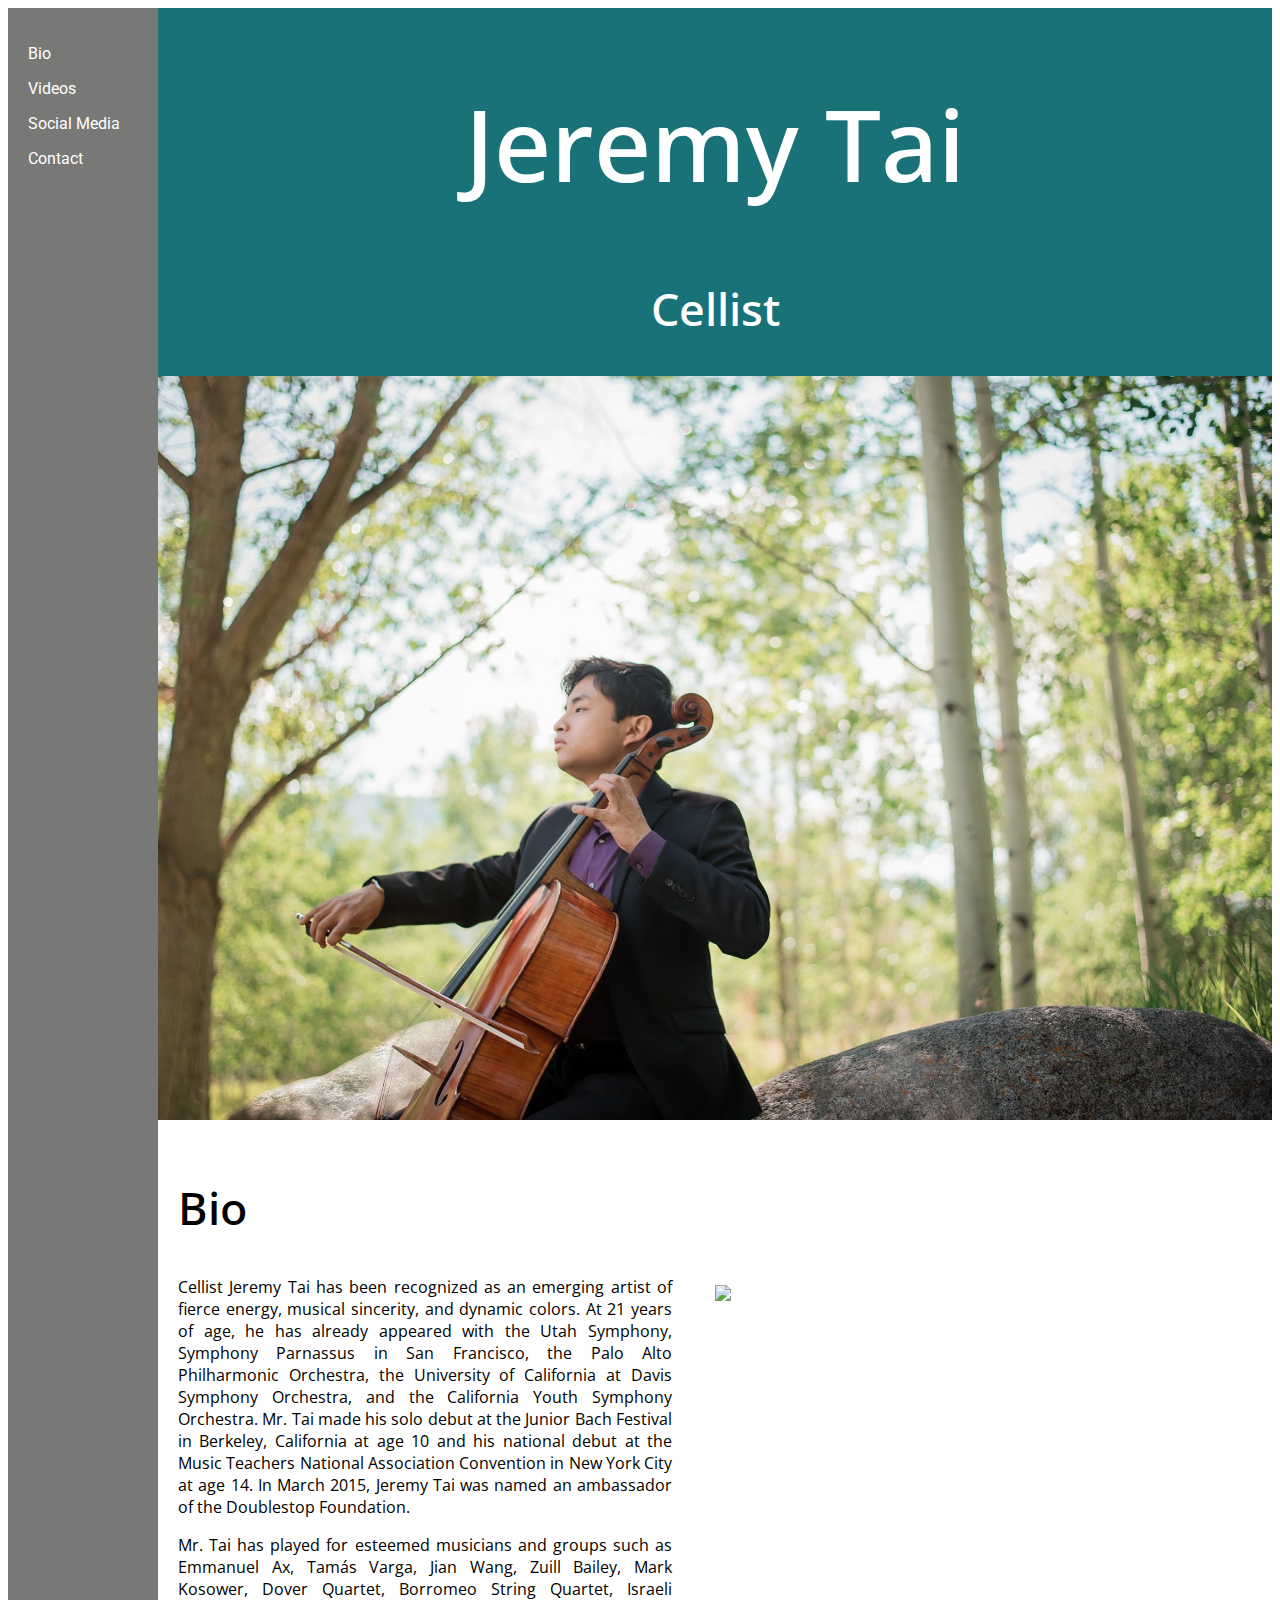
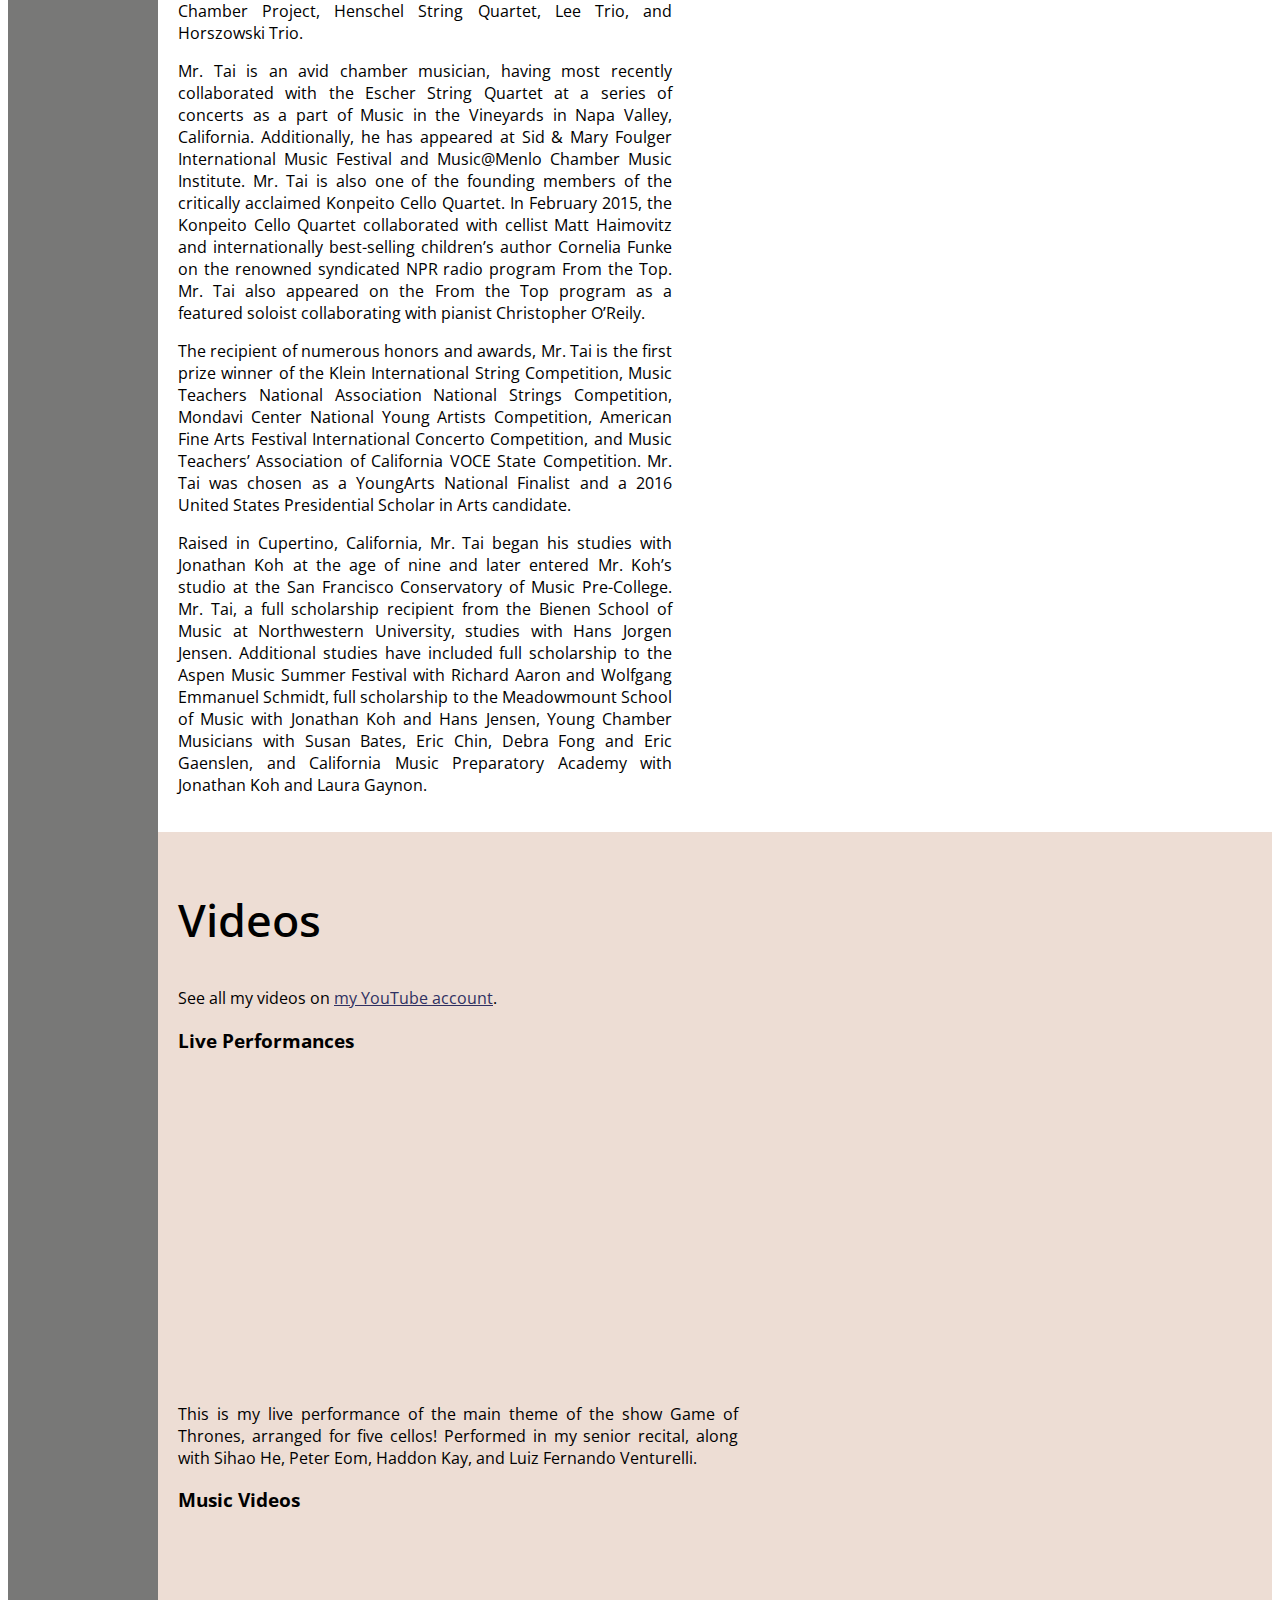
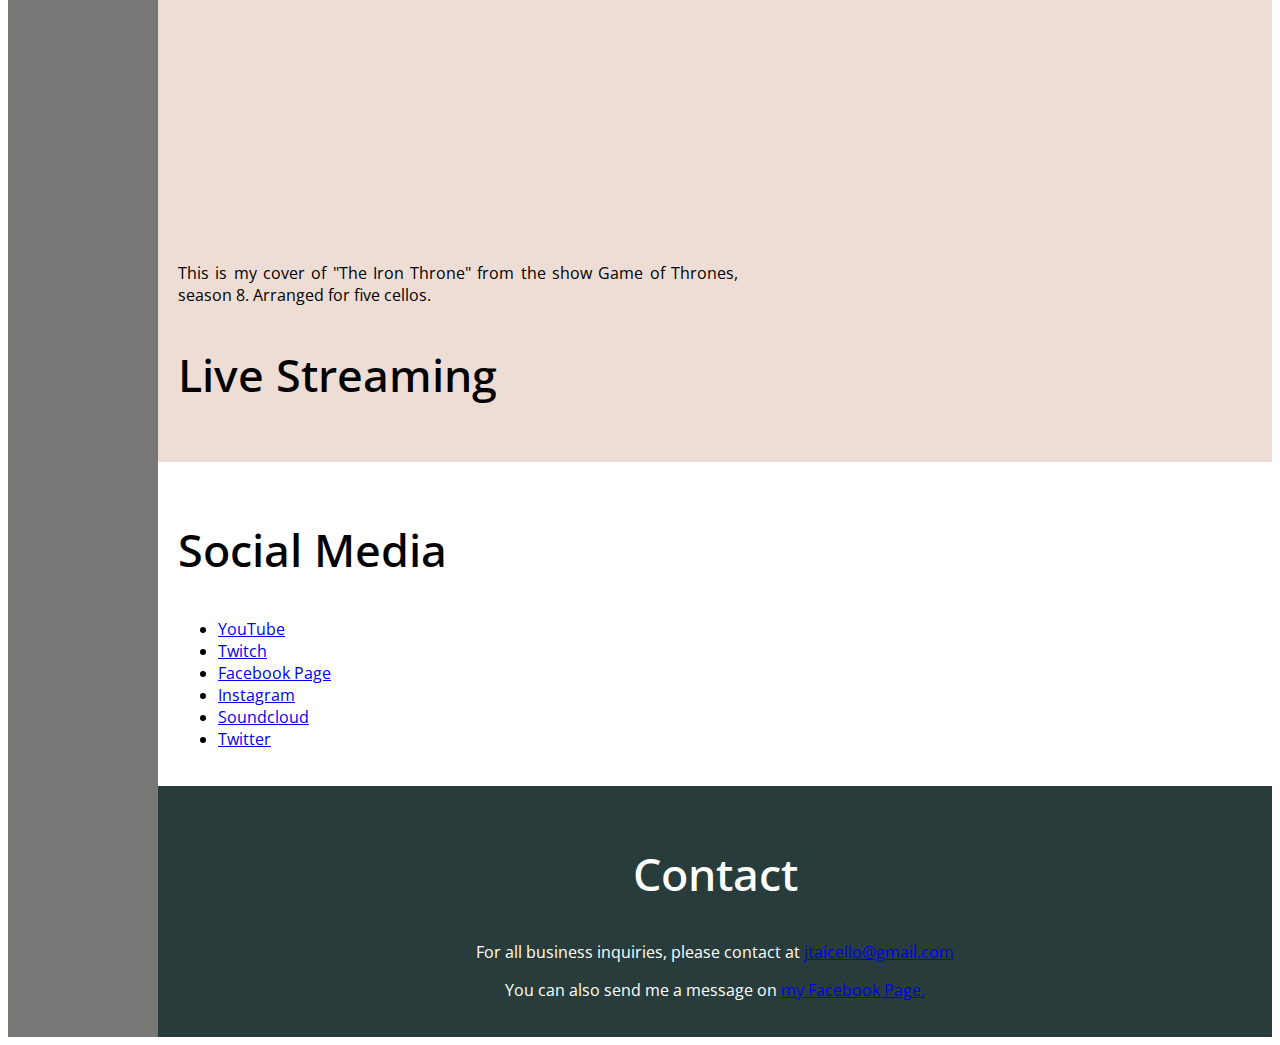
==== finalproject/index.html @ ba9b0eb3 "checking in with my final project folder" ====
<html lang="en">
  <head>
    <meta charset="UTF-8">
    <meta name="viewport" content="width=device-width, initial-scale=1.0">
    <title>Jeremy Tai, cellist</title>
    <link href="https://fonts.googleapis.com/css2?family=Open+Sans+Condensed:wght@300&family=Quicksand&family=Roboto&display=swap" rel="stylesheet">
    <link rel="stylesheet" href="css/style.css">
  </head>
  <body>
    <aside id="sidebar">
        <p>
            Bio
        </p>
        <p>
            Videos
        </p>
        <p>
            Social Media
        </p>
        <p>
            Contact
        </p>
    </aside>
    <main>
      <header>
        <h1>Jeremy Tai</h1>
        <h2>Cellist</h2>
        <img src="images/Jeremy playing shot from aspen compressed.jpg">
      </header>

      <section class="aboutme">
        <div class="content-wrap divider">
          <h2>Bio</h2>
          <p>Cellist Jeremy Tai has been recognized as an emerging artist of fierce energy, musical sincerity, and dynamic colors. At 21 years of age, he has already appeared with the Utah Symphony, Symphony Parnassus in San Francisco, the Palo Alto Philharmonic Orchestra, the University of California at Davis Symphony Orchestra, and the California Youth Symphony Orchestra. Mr. Tai made his solo debut at the Junior Bach Festival in Berkeley, California at age 10 and his national debut at the Music Teachers National Association Convention in New York City at age 14. In March 2015, Jeremy Tai was named an ambassador of the Doublestop Foundation.</p>
          <p>Mr. Tai has played for esteemed musicians and groups such as Emmanuel Ax, Tamás Varga, Jian Wang, Zuill Bailey, Mark Kosower, Dover Quartet, Borromeo String Quartet, Israeli Chamber Project, Henschel String Quartet, Lee Trio, and Horszowski Trio.</p>
          <p>Mr. Tai is an avid chamber musician, having most recently collaborated with the Escher String Quartet at a series of concerts as a part of Music in the Vineyards in Napa Valley, California. Additionally, he has appeared at Sid & Mary Foulger International Music Festival and Music@Menlo Chamber Music Institute. Mr. Tai is also one of the founding members of the critically acclaimed Konpeito Cello Quartet. In February 2015, the Konpeito Cello Quartet collaborated with cellist Matt Haimovitz and internationally best-selling children’s author Cornelia Funke on the renowned syndicated NPR radio program From the Top.  Mr. Tai also appeared on the From the Top program as a featured soloist collaborating with pianist Christopher O’Reily.</p>
          <p>The recipient of numerous honors and awards, Mr. Tai is the first prize winner of the Klein International String Competition, Music Teachers National Association National Strings Competition, Mondavi Center National Young Artists Competition, American Fine Arts Festival International Concerto Competition, and Music Teachers’ Association of California VOCE State Competition. Mr. Tai was chosen as a YoungArts National Finalist and a 2016 United States Presidential Scholar in Arts candidate.</p>
          <p>Raised in Cupertino, California, Mr. Tai began his studies with Jonathan Koh at the age of nine and later entered Mr. Koh’s studio at the San Francisco Conservatory of Music Pre-College. Mr. Tai, a full scholarship recipient from the Bienen School of Music at Northwestern University, studies with Hans Jorgen Jensen. Additional studies have included full scholarship to the Aspen Music Summer Festival with Richard Aaron and Wolfgang Emmanuel Schmidt, full scholarship to the Meadowmount School of Music with Jonathan Koh and Hans Jensen, Young Chamber Musicians with Susan Bates, Eric Chin, Debra Fong and Eric Gaenslen, and California Music Preparatory Academy with Jonathan Koh and Laura Gaynon.</p>
        </div>
        <img src="images/Jeremy-Tai_Carlin-Ma_9675 final-min(1).png">
      </section>

      <section class="myvideos">
        <div class="content-wrap item-details divider">
          <h2>Videos</h2>
          <p>See all my videos on <a href="https://www.youtube.com/channel/UCjaOSK30PsmjyBCcIrCecQQ?">my YouTube account</a>.</p>

          <section class="liveperformances">
            <h3>Live Performances</h3>
            <div class="video">
              <iframe width="560" height="315" src="https://www.youtube.com/embed/PsIAxjjCUHs" frameborder="0" allow="accelerometer; autoplay; encrypted-media; gyroscope; picture-in-picture" allowfullscreen></iframe>
            </div>
            <div class="video summary">
              <p>This is my live performance of the main theme of the show Game of Thrones, arranged for five cellos! Performed in my senior recital, along with Sihao He, Peter Eom, Haddon Kay, and Luiz Fernando Venturelli.</p>
            </div>
          </section>

          <section class="covers">
            <h3>Music Videos</h3>
            <div class="video">
              <iframe width="560" height="315" src="https://www.youtube.com/embed/vrITgZXwjBc" frameborder="0" allow="accelerometer; autoplay; encrypted-media; gyroscope; picture-in-picture" allowfullscreen></iframe>
            </div>
            <div class="video summary">
              <p>This is my cover of "The Iron Throne" from the show Game of Thrones, season 8. Arranged for five cellos.</p>
            </div>
          </section>

      <section>
        <div id="twitch-embed">
          <h2>Live Streaming</h2>
          <script src="https://embed.twitch.tv/embed/v1.js"></script>
          <script type="text/javascript">
            new Twitch.Embed("twitch-embed", {
              width: 854,
              height: 480,
              channel: "jtaicello",
            });
        </script>
      </section>
    </section>

      <section class="socialmedia">
        <div class="content-wrap item-details">
          <h2>Social Media</h2>
            <ul>
              <li><a href="https://www.youtube.com/channel/UCjaOSK30PsmjyBCcIrCecQQ?">YouTube</a></li>
              <li><a href="https://www.twitch.tv/jtaicello/">Twitch</a></li>
              <li><a href="https://www.facebook.com/JeremyTaiCELLO/">Facebook Page</a></li>
              <li><a href="https://www.instagram.com/jtaicello/">Instagram</a></li>
              <li><a href="https://soundcloud.com/jet-awesome">Soundcloud</a></li>
              <li><a href="https://twitter.com/jtaicello">Twitter</a></li>
            </ul>
        </div>
      </section>

      <footer>
        <div class="content-wrap">
          <h2>Contact</h2>
            <p>For all business inquiries, please contact at <a href="mailto:jtaicello@gmail.com">jtaicello@gmail.com</a></p>
            <p>You can also send me a message on <a href="https://www.facebook.com/JeremyTaiCELLO/">my Facebook Page.</a></p>
        </div>
      </footer>
    </main>
  </body>
</html>
---- finalproject/css/style.css ----
/*
COLOR PALETTE
https://coolors.co/283d3b-197278-edddd4-c44536-772e25
#283D3B - Outer space crayola
#197278 - Skobeloff
#EDDDD4 - Champagne pink
#c44536 - Golden Gate Bridge
#772e25 - Liver
*/
html {
  box-sizing: border-box;
}
body {
  display: grid;
  grid-template-columns: 150px auto;
  grid-template-rows: auto;
  grid-template-areas:
     "sidebar main"
}
aside {
  grid-area: sidebar;
  background-color: #787877;
  color: #ffffff;
  font-family: 'Roboto', sans-serif;
  padding: 20px;
}
main {
  grid-area: main;
  font-family: 'Open Sans Condensed', sans-serif;
}

h1 {
  font-size: 100px;
  /* line-height: 0; */
}
h2 {
  font-size: 45px;
}
h1, h2 {
  font-weight: 550;
}

/* Profile
------------------------------------*/
header {
  background-color: #197278;
  color: white;
  text-align: center;
  overflow: hidden;
  /* border: black;
  border-style: solid; */
}
img {
  max-width: 100%;
  height: auto;
}

.aboutme {
  padding: 20px;
  display: grid;
  text-align: justify;
  grid-template-columns: 46% 4% 50%;
  grid-template-rows: auto;
  grid-template-areas:
     "bio blank headshot"
}
.aboutme img {
  grid-area: headshot;
  margin-top: 145px;
}

/* Projects
------------------------------------*/
.myvideos {
  background: #EDDDD4;
  padding: 20px;
}
.myvideos p {
  width: 560px;
  text-align: justify;
}
.myvideos a {
  color: #2F3061;
}
.myvideos {
  overflow: hidden;
}


/* Work Experience
------------------------------------*/
.socialmedia {
  /* background-color: white; */
  /* color: #EDDDD4; */
  padding: 20px;
}
.socialmedia h2 {
  text-align: left;
}
.socialmedia h3 {
}
.socialmedia {
  text-align: justify;
}


/* Contact Info
------------------------------------*/
footer {
  padding: 20px;
  background: #283D3B;
  color: white;
  text-align: center;
  line-height: normal;
}
/* footer, a:link {
  color: white;
} */


/* Responsive
------------------------------------*/
@media screen and (max-width:750px){
  body {
    display: grid;
    grid-template-columns: auto;
    grid-template-rows: auto;
    grid-template-areas:
       "main"
  }
  aside {
    visibility: hidden;
  }
}



/* @media screen and (max-width:750px){

} */
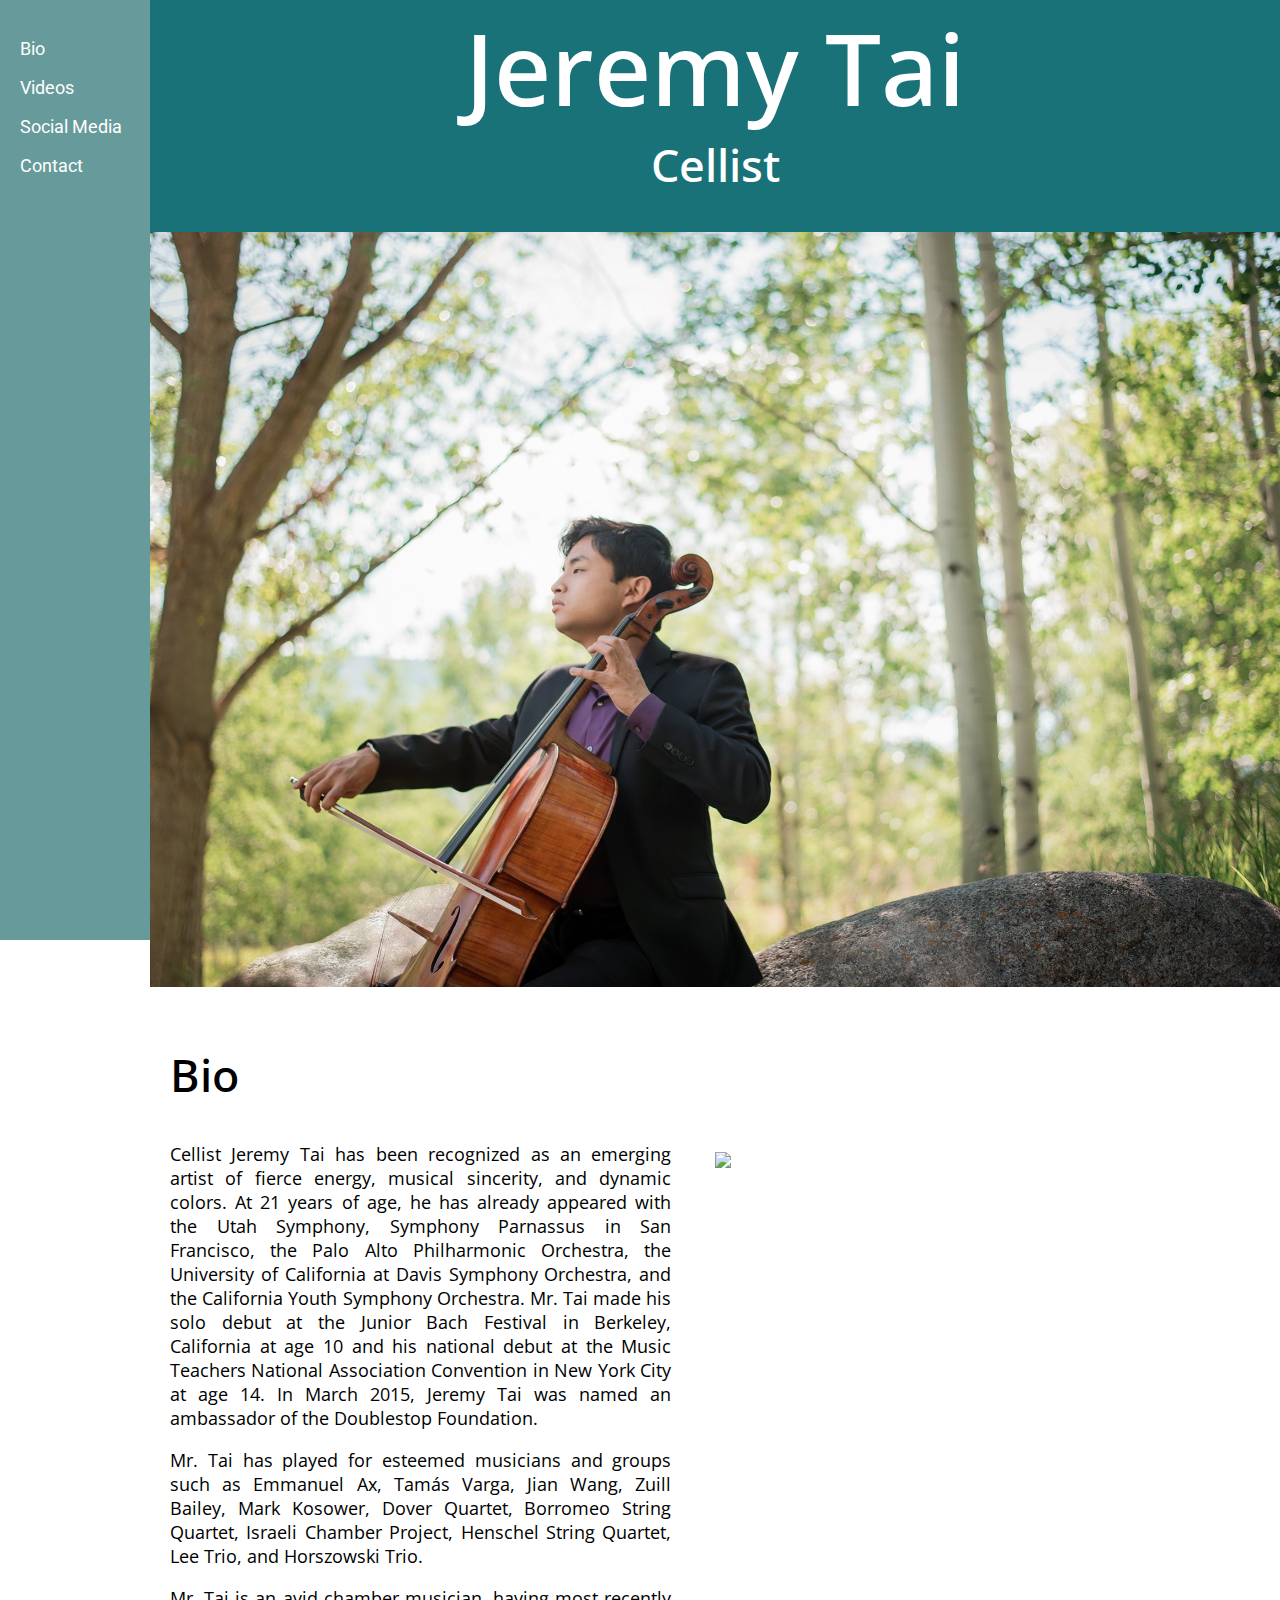
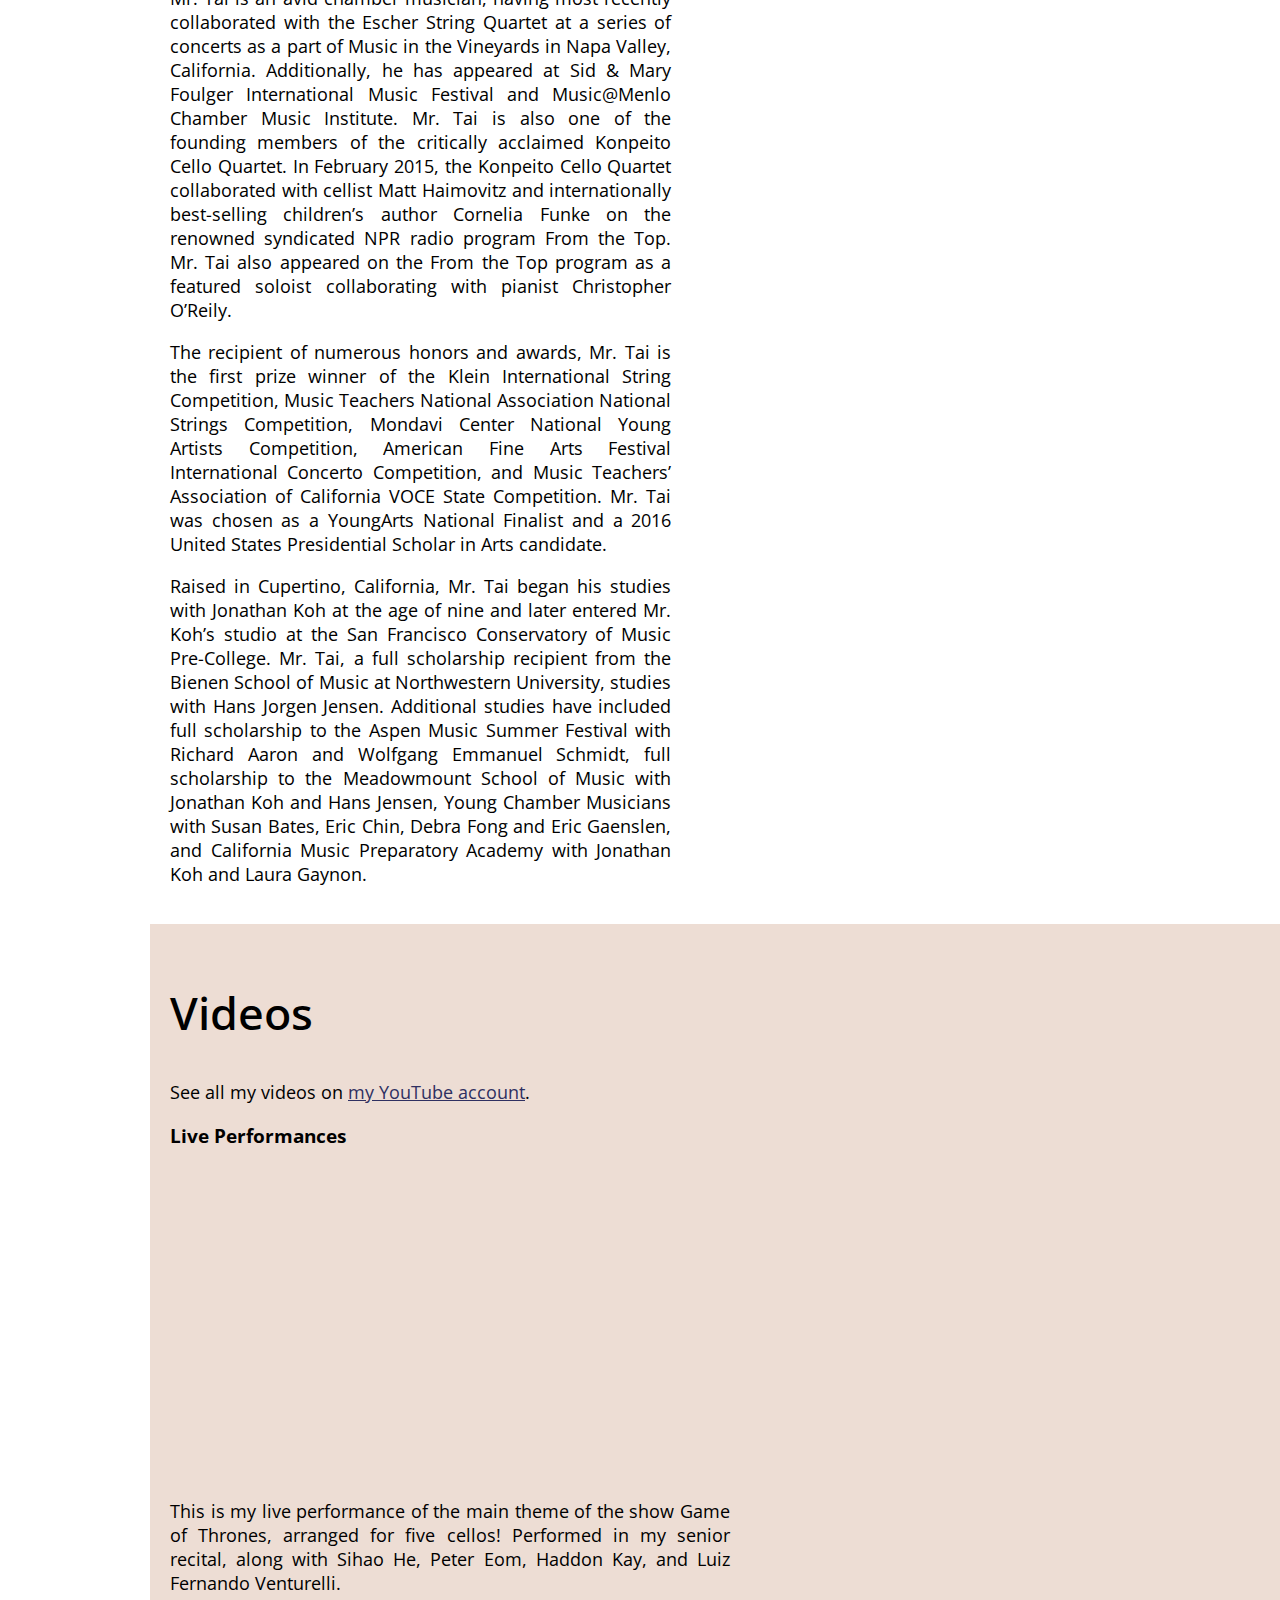
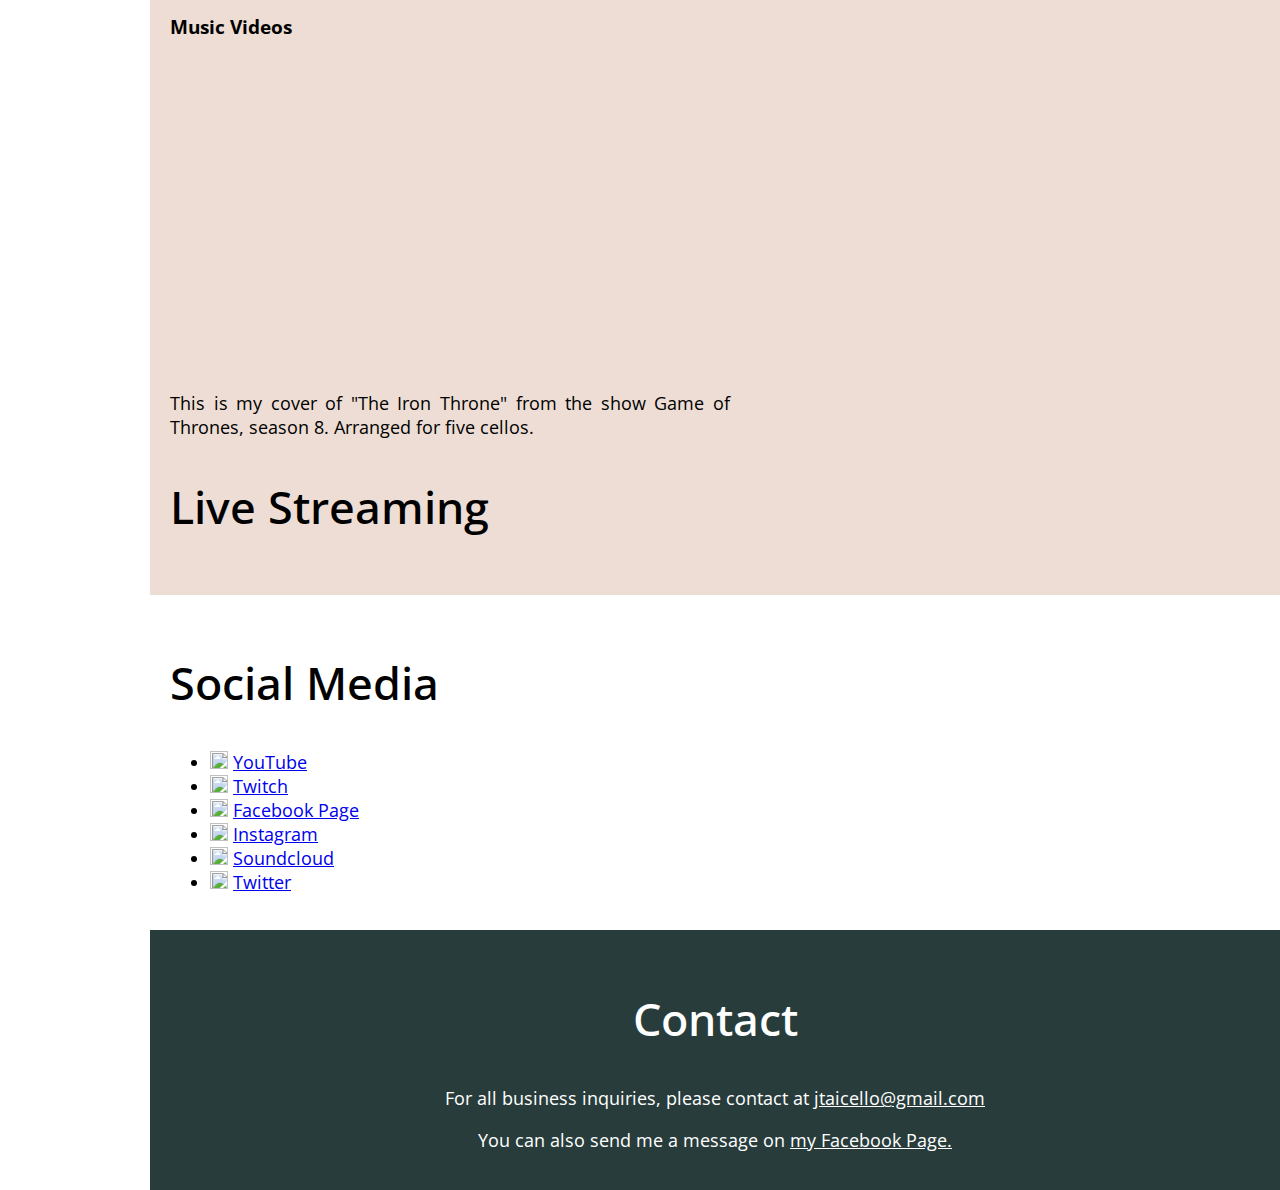
==== commit f5deef51: "Checking in with my close to final version of the site" ====
--- a/finalproject/index.html
+++ b/finalproject/index.html
@@ -5,19 +5,20 @@
     <title>Jeremy Tai, cellist</title>
     <link href="https://fonts.googleapis.com/css2?family=Open+Sans+Condensed:wght@300&family=Quicksand&family=Roboto&display=swap" rel="stylesheet">
     <link rel="stylesheet" href="css/style.css">
+    <script src="https://ajax.googleapis.com/ajax/libs/jquery/3.5.1/jquery.min.js"></script>
   </head>
   <body>
     <aside id="sidebar">
-        <p>
+        <p id="side_bio">
             Bio
         </p>
-        <p>
+        <p id="side_video">
             Videos
         </p>
-        <p>
+        <p id="side_social">
             Social Media
         </p>
-        <p>
+        <p id="side_contact">
             Contact
         </p>
     </aside>
@@ -83,23 +84,30 @@
         <div class="content-wrap item-details">
           <h2>Social Media</h2>
             <ul>
-              <li><a href="https://www.youtube.com/channel/UCjaOSK30PsmjyBCcIrCecQQ?">YouTube</a></li>
-              <li><a href="https://www.twitch.tv/jtaicello/">Twitch</a></li>
-              <li><a href="https://www.facebook.com/JeremyTaiCELLO/">Facebook Page</a></li>
-              <li><a href="https://www.instagram.com/jtaicello/">Instagram</a></li>
-              <li><a href="https://soundcloud.com/jet-awesome">Soundcloud</a></li>
-              <li><a href="https://twitter.com/jtaicello">Twitter</a></li>
+              <li><img src="https://cdn1.iconfinder.com/data/icons/logotypes/32/youtube-512.png">
+                <a href="https://www.youtube.com/channel/UCjaOSK30PsmjyBCcIrCecQQ?">YouTube</a></li>
+              <li><img src="https://cdn0.iconfinder.com/data/icons/social-network-9/50/16-512.png">
+                <a href="https://www.twitch.tv/jtaicello/">Twitch</a></li>
+              <li><img src="https://cdn2.iconfinder.com/data/icons/social-media-2285/512/1_Facebook_colored_svg_copy-512.png">
+                <a href="https://www.facebook.com/JeremyTaiCELLO/">Facebook Page</a></li>
+              <li><img src="https://cdn2.iconfinder.com/data/icons/social-icons-33/128/Instagram-512.png">
+                <a href="https://www.instagram.com/jtaicello/">Instagram</a></li>
+              <li><img src="https://cdn0.iconfinder.com/data/icons/social-flat-rounded-rects/512/soundcloud-512.png">
+                <a href="https://soundcloud.com/jet-awesome">Soundcloud</a></li>
+              <li><img src="https://cdn3.iconfinder.com/data/icons/capsocial-round/500/twitter-512.png">
+                <a href="https://twitter.com/jtaicello">Twitter</a></li>
             </ul>
         </div>
       </section>
 
-      <footer>
+      <footer class="contact">
         <div class="content-wrap">
           <h2>Contact</h2>
-            <p>For all business inquiries, please contact at <a href="mailto:jtaicello@gmail.com">jtaicello@gmail.com</a></p>
-            <p>You can also send me a message on <a href="https://www.facebook.com/JeremyTaiCELLO/">my Facebook Page.</a></p>
+            <p id="contactlink">For all business inquiries, please contact at <a href="mailto:jtaicello@gmail.com">jtaicello@gmail.com</a></p>
+            <p id="contactlink">You can also send me a message on <a href="https://www.facebook.com/JeremyTaiCELLO/">my Facebook Page.</a></p>
         </div>
       </footer>
     </main>
+    <script type="text/javascript" src="js/scripts.js"></script>
   </body>
 </html>
--- a/finalproject/css/style.css
+++ b/finalproject/css/style.css
@@ -11,33 +11,46 @@
   box-sizing: border-box;
 }
 body {
+  margin: 0px;
   display: grid;
   grid-template-columns: 150px auto;
   grid-template-rows: auto;
   grid-template-areas:
-     "sidebar main"
+     "sidebar main";
 }
 aside {
   grid-area: sidebar;
-  background-color: #787877;
+  background-color: #679b9b;
   color: #ffffff;
   font-family: 'Roboto', sans-serif;
+  height: 100%;
+  width: 110px;
   padding: 20px;
+  position: fixed;
+  overflow: hidden;
+}
+#side_bio:hover, #side_video:hover, #side_social:hover, #side_contact:hover {
+  text-decoration: underline;
+  cursor: pointer;
 }
 main {
   grid-area: main;
   font-family: 'Open Sans Condensed', sans-serif;
+  min-width: 300px;
 }
 
 h1 {
   font-size: 100px;
-  /* line-height: 0; */
+  line-height: 0;
 }
 h2 {
   font-size: 45px;
 }
 h1, h2 {
   font-weight: 550;
+}
+p, li {
+  font-size: 18;
 }
 
 /* Profile
@@ -113,14 +126,28 @@
   text-align: center;
   line-height: normal;
 }
-/* footer, a:link {
+li > img {
+  height: 18px;
+  width: 18px;
+}
+#contactlink > a {
   color: white;
-} */
+}
 
 
 /* Responsive
 ------------------------------------*/
-@media screen and (max-width:750px){
+@media screen and (max-width:900px){
+  h1 {
+    font-size: 70px;
+    line-height: 0;
+  }
+  h2 {
+    font-size: 35px;
+  }
+  h1, h2 {
+    font-weight: 550;
+  }
   body {
     display: grid;
     grid-template-columns: auto;
@@ -129,7 +156,24 @@
        "main"
   }
   aside {
-    visibility: hidden;
+    display: none;
+  }
+  .aboutme {
+    padding: 20px;
+    display: flex;
+    flex-direction: column;
+    /* display: grid;
+    text-align: justify;
+    grid-template-columns: 46% 4% 50%;
+    grid-template-rows: auto;
+    grid-template-areas:
+       "bio blank headshot" */
+  }
+  .aboutme img {
+    /* grid-area: headshot;
+    margin-top: 145px; */
+    max-width: 100%;
+    height: auto;
   }
 }
 
